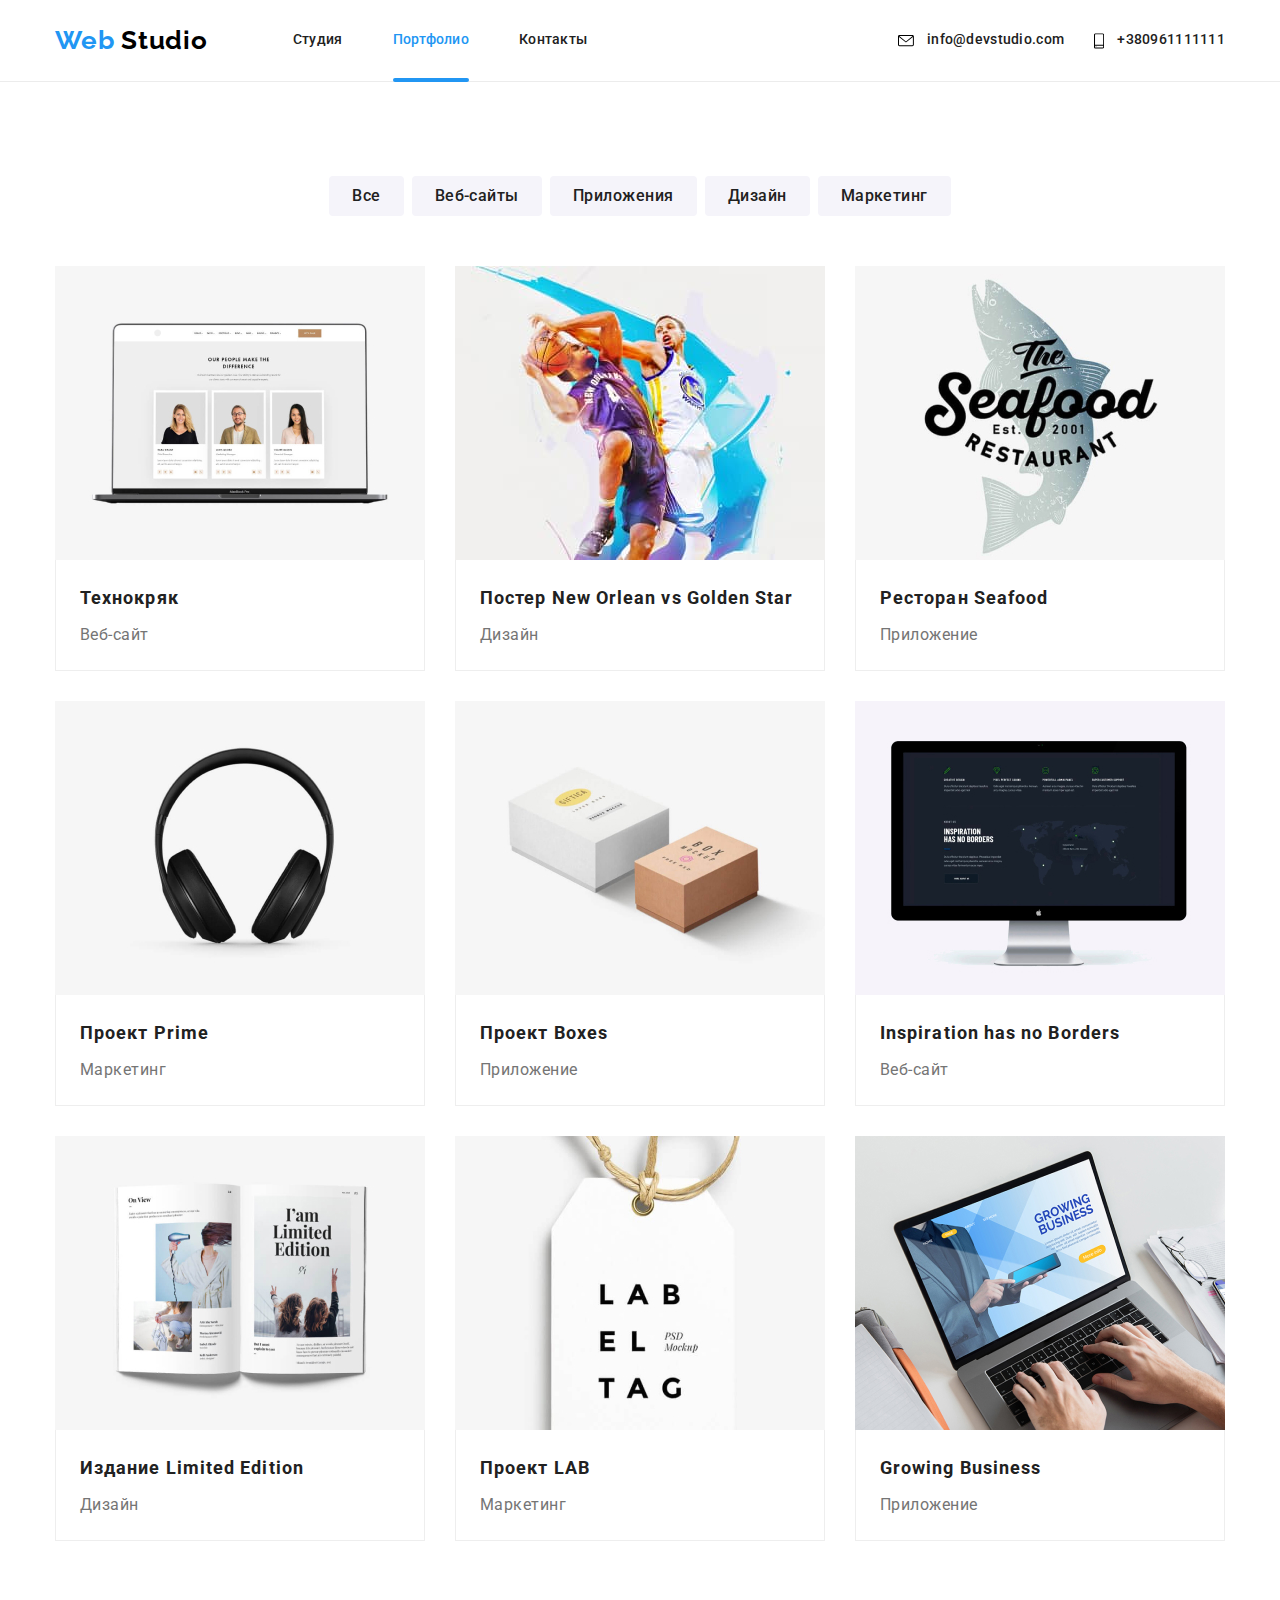
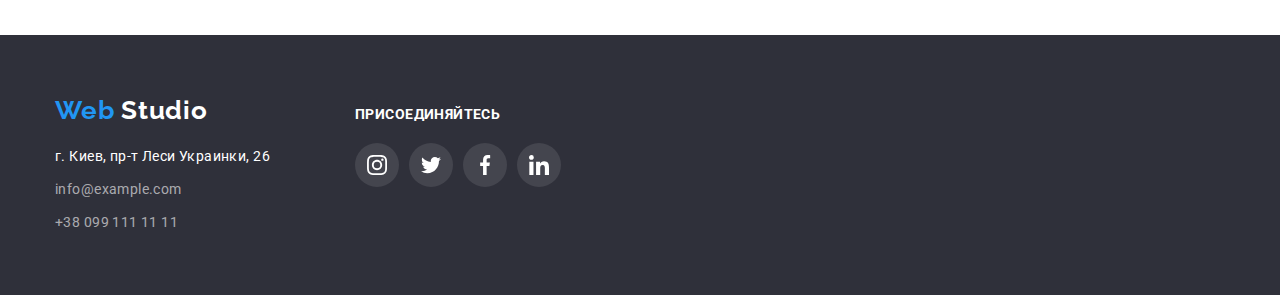
==== portfolio.html @ 74e52bcf "Add previous files" ====
<!DOCTYPE html>
<html lang="ru">
	<head>
		<meta charset="UTF-8" />
		<meta name="viewport" content="width=device-width, initial-scale=1.0" />
		<title>Portfolio</title>
		<link
			href="https://fonts.googleapis.com/css2?family=Raleway:wght@700&family=Roboto:wght@400;500;700;900&display=swap"
			rel="stylesheet"
		/>
		<link
			rel="stylesheet"
			href="https://cdnjs.cloudflare.com/ajax/libs/modern-normalize/0.7.0/modern-normalize.min.css"
		/>

		<link rel="stylesheet" href="./css/styles.css" />
	</head>

	<body>
		<!-- шапка сайта -->
		<header>
			<div class="container flexbox">
				<nav class="navigation">
					<a href="./index.html" class="logo" lang="en">
						<span class="logo-specific">Web</span>
						Studio
					</a>

					<ul class="site-nav flexbox">
						<li class="site-nav-item"><a href="./index.html" class="link">Студия</a></li>
						<li class="site-nav-item">
							<a href="./portfolio.html" class="link current" target="_blank" rel="noopener">Портфолио</a>
						</li>
						<li class="site-nav-item"><a href="" class="link" target="_blank" rel="noopener">Контакты</a></li>
					</ul>
				</nav>

				<ul class="contacts flexbox">
					<li class="contacts-item">
						<a href="mailto:info@devstudio.com" class="link mail">
							<svg class="contacts-item-icon" width="16" height="12">
								<use href="./sprite.svg#icon-envelope"></use>
							</svg>
							info@devstudio.com
						</a>
					</li>

					<li class="contacts-item">
						<a href="tel:+380961111111" class="link phone">
							<svg class="contacts-item-icon" width="10" height="16">
								<use href="./sprite.svg#icon-phone"></use>
							</svg>
							+380961111111
						</a>
					</li>
				</ul>
			</div>
		</header>

		<main>
			<section class="container">
				<h1 class="visually-hidden">Портфолио</h1>

				<ul class="button-list flexbox">
					<li class="button-item"><button type="button">Все</button></li>
					<li class="button-item"><button type="button">Веб-сайты</button></li>
					<li class="button-item"><button type="button">Приложения</button></li>
					<li class="button-item"><button type="button">Дизайн</button></li>
					<li class="button-item"><button type="button">Маркетинг</button></li>
				</ul>

				<ul class="projects-list flexbox">
					<li class="project-item">
						<a href="">
							<div class="project-thumb">
								<img src="./images/portfolio/technokryak.jpg" alt="Превью Технокряк" />

								<div class="project-overlay">
									<p class="description">
										Технокряк это современная площадка распространения коронавируса. Компании используют эту платформу для
										цифрового шпионажа и атак на защищённые сервера конкурентов.
									</p>
								</div>
							</div>

							<div class="project-card">
								<h3 class="title">Технокряк</h3>
								<p class="project-type">Веб-сайт</p>
							</div>
						</a>
					</li>

					<li class="project-item">
						<a href="">
							<div class="project-thumb">
								<img src="./images/portfolio/poster.jpg" alt="Превью New Orlean" />

								<div class="project-overlay">
									<p class="description">
										Технокряк это современная площадка распространения коронавируса. Компании используют эту платформу для
										цифрового шпионажа и атак на защищённые сервера конкурентов.
									</p>
								</div>
							</div>

							<div class="project-card">
								<h3 class="title">Постер New Orlean vs Golden Star</h3>
								<p class="project-type">Дизайн</p>
							</div>
						</a>
					</li>

					<li class="project-item">
						<a href="">
							<div class="project-thumb">
								<img src="./images/portfolio/seafood.jpg" alt="Превью Seafood" width="370" />

								<div class="project-overlay">
									<p class="description">
										Технокряк это современная площадка распространения коронавируса. Компании используют эту платформу для
										цифрового шпионажа и атак на защищённые сервера конкурентов.
									</p>
								</div>
							</div>

							<div class="project-card">
								<h3 class="title">Ресторан Seafood</h3>
								<p class="project-type">Приложение</p>
							</div>
						</a>
					</li>

					<li class="project-item">
						<a href="">
							<div class="project-thumb">
								<img src="./images/portfolio/prime.jpg" alt="Превью Prime" width="370" />

								<div class="project-overlay">
									<p class="description">
										Технокряк это современная площадка распространения коронавируса. Компании используют эту платформу для
										цифрового шпионажа и атак на защищённые сервера конкурентов.
									</p>
								</div>
							</div>

							<div class="project-card">
								<h3 class="title">Проект Prime</h3>
								<p class="project-type">Маркетинг</p>
							</div>
						</a>
					</li>

					<li class="project-item">
						<a href="">
							<div class="project-thumb">
								<img src="./images/portfolio/boxes.jpg" alt="Превью Boxes" width="370" />

								<div class="project-overlay">
									<p class="description">
										Технокряк это современная площадка распространения коронавируса. Компании используют эту платформу для
										цифрового шпионажа и атак на защищённые сервера конкурентов.
									</p>
								</div>
							</div>
							
							<div class="project-card">
								<h3 class="title">Проект Boxes</h3>
								<p class="project-type">Приложение</p>
							</div>
						</a>
					</li>

					<li class="project-item">
						<a href="">
							<div class="project-thumb">
								<img src="./images/portfolio/inspiration.jpg" alt="Превью Inspiration" width="370" />

								<div class="project-overlay">
									<p class="description">
										Технокряк это современная площадка распространения коронавируса. Компании используют эту платформу для
										цифрового шпионажа и атак на защищённые сервера конкурентов.
									</p>
								</div>
							</div>

							<div class="project-card">
								<h3 class="title">Inspiration has no Borders</h3>
								<p class="project-type">Веб-сайт</p>
							</div>
						</a>
					</li>

					<li class="project-item">
						<a href="">
							<div class="project-thumb">
								<img src="./images/portfolio/edition.jpg" alt="Превью Limited Edition" width="370" />

								<div class="project-overlay">
									<p class="description">
										Технокряк это современная площадка распространения коронавируса. Компании используют эту платформу для
										цифрового шпионажа и атак на защищённые сервера конкурентов.
									</p>
								</div>
							</div>

							<div class="project-card">
								<h3 class="title">Издание Limited Edition</h3>
								<p class="project-type">Дизайн</p>
							</div>
						</a>
					</li>

					<li class="project-item">
						<a href="">
							<div class="project-thumb">
								<img src="./images/portfolio/lab.jpg" alt="Превью LAB" width="370" />

								<div class="project-overlay">
									<p class="description">
										Технокряк это современная площадка распространения коронавируса. Компании используют эту платформу для
										цифрового шпионажа и атак на защищённые сервера конкурентов.
									</p>
								</div>
							</div>

							<div class="project-card">
								<h3 class="title">Проект LAB</h3>
								<p class="project-type">Маркетинг</p>
							</div>
						</a>
					</li>

					<li class="project-item">
						<a href="">
							<div class="project-thumb">
								<img src="./images/portfolio/business.jpg" alt="Превью Growing Business" width="370" />

								<div class="project-overlay">
									<p class="description">
										Технокряк это современная площадка распространения коронавируса. Компании используют эту платформу для
										цифрового шпионажа и атак на защищённые сервера конкурентов.
									</p>
								</div>
							</div>

							<div class="project-card">
								<h3 class="title">Growing Business</h3>
								<p class="project-type">Приложение</p>
							</div>
						</a>
					</li>
				</ul>
			</section>
		</main>

		<!-- футер -->
		<footer>
			<div class="container flexbox">
				<div class="footer-nav">
					<a href="" class="logo">
						<span class="logo-specific">Web</span>
						<span class="logo-specific white">Studio</span>
					</a>

					<address class="address">
						г. Киев, пр-т Леси Украинки, 26<br />
						<span>info@example.com</span> <br />
						<span>+38 099 111 11 11</span>
					</address>
				</div>

				<div class="social-networks">
					<b>Присоединяйтесь</b>

					<div class="networks">
						<ul class="social-networks flexbox">
							<li class="social-networks-item">
								<a href="" aria-label="Ссылка на Instagram" class="social-networks-link">
									<svg class="social-icon"  width="20" height="20">
										<use href="./sprite.svg#icon-instagram"></use>
									</svg>
								</a>
							</li>

							<li class="social-networks-item">
								<a href="" aria-label="Ссылка на Twitter" class="social-networks-link">
									<svg class="social-icon"  width="20" height="20">
										<use href="./sprite.svg#icon-twitter"></use>
									</svg>
								</a>
							</li>

							<li class="social-networks-item">
								<a href="" aria-label="Ссылка на Facebook" class="social-networks-link">
									<svg class="social-icon"  width="20" height="20">
										<use href="./sprite.svg#icon-facebook"></use>
									</svg>
								</a>
							</li>

							<li class="social-networks-item">
								<a href="" aria-label="Ссылка на LinkedIn" class="social-networks-link">
									<svg class="social-icon"  width="20" height="20">
										<use href="./sprite.svg#icon-linkedin"></use>
									</svg>
								</a>
							</li>
						</ul>
					</div>
				</div>

				<!-- <div class="mailing">
					<b>Подпишитесь на рассылку</b>

					<a href="" class="button">Подписаться</a>
				</div> -->
			</div>
		</footer>
	</body>
</html>
---- css/styles.css ----
:root {
	--primary-text-color: #757575;
	--secondary-text-color: #000000;
	--tretiary-text-color: #ffffff;
	--title-text-color: #212121;
	--accent-color: #2196f3;
	--primary-bg-color: #ffffff;
	--secondary-bg-color: #f5f4fa;
	--footer-bg-color: #2f303a;

	--portfolio-overlay: rgba(33, 150, 243, 0.9);
}

body {
	color: var(--primary-text-color);
	background-color: var(--primary-bg-color);
}

ul {
	margin: 0;
	padding: 0;
	list-style: none;
}

.container {
	width: 1200px;
	margin-right: auto;
	margin-left: auto;
	padding-right: 15px;
	padding-left: 15px;

	/* outline: 2px solid tomato; */
}

.flexbox {
	display: flex;
}

.visually-hidden {
	position: absolute !important;
	clip: rect(1px 1px 1px 1px);
	clip: rect(1px, 1px, 1px, 1px);
	padding: 0 !important;
	border: 0 !important;
	height: 1px !important;
	width: 1px !important;
	overflow: hidden;
}

img{
	display: block;
	max-width: 100%;
	height: auto;
}

/* General */

.logo-specific,
.site-nav .link:hover,
.site-nav .link:focus,
.site-nav .link.current,
.contacts .link:hover,
.contacts .link:focus,
.social-networks a:hover,
.social-networks a:focus,
.clients-list a:hover,
.clients-list a:focus {
	color: var(--accent-color);
}

.activities-list a,
.social-networks a,
.clients-list {
	text-decoration: none;
}


/* Navigation */
/* links in General */
/* logo-specific in General */

header{
	border-bottom: 1px solid #ECECEC;
}

.logo {
	color: #000000;

	font-family: Raleway, sans-serif;
	font-weight: 700;
	font-size: 26px;
	line-height: 1.19;
	letter-spacing: 0.03em;

	text-decoration: none;
}

.logo-specific.white{
	color: var(--tretiary-text-color);
}

.logo:hover,
.logo:focus{
	cursor: auto;
}

.site-nav,
.contacts {
	color: var(--title-text-color);

	font-family: Roboto, sans-serif;
	font-weight: 500;
	font-size: 14px;
	line-height: 1.14;
	letter-spacing: 0.02em;
}

.site-nav .link {
	transition: color 250ms cubic-bezier(0.4, 0, 0.2, 1);

	color: var(--title-text-color);

	text-decoration: none;
}

.contacts .link {
	transition: color 250ms cubic-bezier(0.4, 0, 0.2, 1);

	color: inherit;

	text-decoration: none;
}

.site-nav-item{
	position: relative;

	display: flex;
	justify-content: center;
	align-items: center;
	height: 100%;
}


.site-nav.flexbox{
	height: 100%;
}

.link.current::after {
	content: "";

	position: absolute;
	left: 0;
	bottom: 0;

	display: block;
	width: 100%;
	height: 4px;
	background-color: var(--accent-color);
	border-radius: 2px;

	transform: translate(0 , 25%);
}

.contacts-item-icon{
	vertical-align: middle;
	margin-right: 10px;
}

.contacts-item .link:hover .contacts-item-icon{
	fill: var(--accent-color);
}

/* Hero */

.hero {
	text-align: center;
}

.banner{
	background-color: var(--footer-bg-color);
	
	background-image: linear-gradient(rgba(47, 48, 58, 0.4), rgba(47, 48, 58, 0.4)) , url(../images/hero.jpg);

	background-repeat: no-repeat;
	max-width: 1600px;
	height: 600px;
	margin-left: auto;
	margin-right: auto;

	padding-top: 200px;
}

.hero-title {
	margin-top: 0;
	margin-bottom: 30px;

	/* temporary bg */
	/* background-color: #54b61b; */

	color: var(--tretiary-text-color);

	font-family: Roboto, sans-serif;
	font-weight: 900;
	font-size: 44px;
	line-height: 1.36;
	letter-spacing: 0.06em;
	text-transform: uppercase;
}

.button {
	display: inline-flex;
	padding: 10px 32px;
	min-width: 200px;
	border: 1px solid transparent;

	align-items: center;

	color: var(--tretiary-text-color);
	background-color: var(--accent-color);

	text-decoration: none;

	font-family: Roboto, sans-serif;
	font-weight: 700;
	font-size: 16px;
	line-height: 1.87;
	letter-spacing: 0.06em;
}

.button:hover,
.button:focus,
.button:active{
	outline: none;
}

/* Advantages */

.advantages-list .secondary-title {
	color: var(--title-text-color);

	font-family: Roboto, sans-serif;
	font-weight: 700;
	font-size: 14px;
	line-height: 1.14;
	letter-spacing: 0.03em;
	text-transform: uppercase;
}

.advantages-list p {
	font-family: Roboto, sans-serif;
	font-weight: 400;
	font-size: 14px;
	line-height: 1.71;
	letter-spacing: 0.03em;
}

/* Activities */
/* links in General */

.activities .main-title,
.team .main-title,
.clients .main-title {
	color: var(--title-text-color);

	font-family: Roboto, sans-serif;
	font-weight: 700;
	font-size: 36px;
	line-height: 1.17;
	letter-spacing: 0.03em;
}

.activities-overlay{
	position: absolute;

	padding-top: 27px;
	padding-bottom: 27px;

	left: 0;
	bottom: 0;

	width: 100%;
	height: 70px;

	background-color: rgba(47, 48, 58, 0.8);
}

.activities-list .secondary-title {
	margin: 0;
	
	color: var(--tretiary-text-color);

	font-family: Roboto, sans-serif;
	font-weight: 700;
	font-size: 14px;
	line-height: 1.14;
	letter-spacing: 0.03em;
	text-transform: uppercase;

	text-decoration: none;
}

/* Team */
/* main-title in Activities */
/* social-networks in Activities */
/* links in General */

.team-list .secondary-title {
	color: var(--title-text-color);

	font-family: Roboto, sans-serif;
	font-weight: 500;
	font-size: 16px;
	line-height: 1.19;
	letter-spacing: 0.03em;
}

.team-list p {
	font-family: Roboto, sans-serif;
	font-weight: 400;
	font-size: 16px;
	line-height: 1.19;
	letter-spacing: 0.03em;
}

section.team {
	background-color: var(--secondary-bg-color);
}

.team-list .team-member{
	border-radius: 0px 0px 4px 4px;
}

.team-list > .item{
	box-shadow: 0px 1px 3px rgba(0, 0, 0, 0.12), 0px 1px 1px rgba(0, 0, 0, 0.14), 0px 2px 1px rgba(0, 0, 0, 0.2);
}

.social-networks-link{
	transition: color 250ms cubic-bezier(0.4, 0, 0.2, 1);

	display: inline-flex;
	justify-content: center;
	align-items: center;

	width: 44px;
	height: 44px;
	border-radius: 50%;
}

.social-networks-link:hover,
.social-networks-link:focus{
	background-color: var(--accent-color);
}

.social-icon{
	fill: #AFB1B8;
}

.social-networks-link:hover .social-icon,
.social-networks-link:focus .social-icon{
	fill: var(--primary-bg-color);
}

/* Clients */
/* main-title in Activities */
/* links in General */
.clients-item > a {
	text-decoration: none;
}

/* Footer */
/* links in General */

.address {
	margin-top: 20px;

	/* temporary bg */
	/* background-color: #54b61b; */

	color: var(--tretiary-text-color);

	font-family: Roboto, sans-serif;
	font-style: normal;
	font-weight: 400;
	font-size: 14px;
	line-height: 1.71;
	letter-spacing: 0.03em;
}

.address span {
	display: inline-block;
	margin-top: 9px;
	color: rgba(255, 255, 255, 0.6);
}

.social-networks b,
.mailing b {
	/* temporary bg */
	/* background-color: #54b61b; */

	color: var(--tretiary-text-color);

	font-family: Roboto, sans-serif;
	font-weight: 700;
	font-size: 14px;
	line-height: 1.14;
	letter-spacing: 0.03em;
	text-transform: uppercase;
}

footer {
	background-color: var(--footer-bg-color);
}

footer > .container {
	padding-top: 60px;
	padding-bottom: 60px;
}

footer .social-networks-link{
	display: inline-flex;
	justify-content: center;
	align-items: center;

	width: 44px;
	height: 44px;
	border-radius: 50%;
	background-color: rgba(255, 255, 255, 0.1);
}

footer .social-networks-link:hover,
footer .social-networks-link:focus{
	background-color: var(--accent-color);
}

footer .social-icon{
	fill: var(--tretiary-text-color);
}


/* Portfolio */

.button-list button {
	transition: color 250ms cubic-bezier(0.4, 0, 0.2, 1);

	padding: 6px 22px;
	border: 1px solid transparent;
	border-radius: 4px;

	background-color: #f5f4fa;

	color: var(--title-text-color);

	font-family: Roboto, sans-serif;
	font-weight: 500;
	font-size: 16px;
	line-height: 1.62;
	letter-spacing: 0.03em;
}

.button-list button:hover,
.button-list button:focus,
.button-list button:active {
	background-color: var(--accent-color);

	color: var(--tretiary-text-color);

	cursor: pointer;
	outline: none;
}

.projects-list a {
	text-decoration: none;
}

.projects-list .title {
	color: var(--title-text-color);

	font-family: Roboto, sans-serif;
	font-weight: 700;
	font-size: 18px;
	line-height: 2;
	letter-spacing: 0.06em;
}

.project-type {
	color: var(--primary-text-color);

	font-family: Roboto, sans-serif;
	font-weight: 400;
	font-size: 16px;
	line-height: 1.87;
	letter-spacing: 0.03em;
}

.projects-list .description {
	margin: 0;

	color: var(--tretiary-text-color);

	font-family: Roboto, sans-serif;
	font-weight: 400;
	font-size: 18px;
	line-height: 1.56;
	letter-spacing: 0.03em;
}

/* MAin positioning */

.navigation {
	display: flex;
	align-items: center;
}

.logo {
	padding-top: 25px;
	padding-right: 85px;
	padding-bottom: 25px;
}

.site-nav-item:not(:last-child) {
	margin-right: 50px;
}

.contacts.flexbox {
	margin-left: auto;
	align-items: center;
}

.contacts-item:first-child {
	margin-right: 30px;
}

.main-title {
	margin-top: 0;
	margin-bottom: 0;
	text-align: center;
}

.secondary-title {
	margin-top: 30px;
	margin-bottom: 0;
}

.advantages > .container {
	padding-top: 94px;
}

.advantages-item {
	width: calc((100% - 30px * 3) / 4);
}

.advantages-item:not(:last-child) {
	margin-right: 30px;
}

.advantages-item::before{
	content: "";
	display: block;
	background-color: var(--secondary-bg-color);
	
	height: 120px;

	background-repeat: no-repeat;
	background-position: center;
}

.advantages-item.first::before{
	background-image: url(../images/advantages/antenna.svg);
}

.advantages-item.second::before{
	background-image: url(../images/advantages/vector.svg);
}

.advantages-item.third::before{
	background-image: url(../images/advantages/graphic.svg);
}

.advantages-item.fourth::before{
	background-image: url(../images/advantages/astronaut.svg);
}
	

.activities > .container,
.team > .container,
.clients > .container,
section.container {
	padding-top: 94px;
	padding-bottom: 94px;
}

.activities-list,
.team-list,
.clients-list {
	margin-top: 50px;
}

.activities-item {
	position: relative;

	width: calc((100% - 30px * 2) / 3);
	text-align: center;
}

.activities-item:not(:last-child) {
	margin-right: 30px;
}

.advantages-list p,
.team-list p,
.clients-list p {
	margin-top: 10px;
	margin-bottom: 0;
}

.team-list.flexbox {
	flex-wrap: wrap;
}

.team-list .item {
	width: calc((100% - 30px * 3) / 4);
}

.team-list .item:not(:nth-child(4n)) {
	margin-right: 30px;
}

.team-list .item:not(:nth-child(-n + 4)) {
	margin-top: 30px;
}

.team-member {
	padding-top: 30px;
	padding-right: 32px;
	padding-bottom: 24px;
	padding-left: 32px;
	background-color: var(--primary-bg-color);
}

.team .secondary-title {
	margin: 0;
}

.team-list h3,
.team-list p {
	text-align: center;
}

.team div.networks {
	margin-top: 16px;
}

.social-networks-item:not(:last-child) {
	margin-right: 10px;
}

.social-networks {
	flex-wrap: no-wrap;
}

.clients-item {
	width: calc((100% - 5 * 30px) / 6);
	text-align: center;
	height: 90px;
}

.clients-item:not(:last-child) {
	margin-right: 30px;
}

.client-item-link{
	transition: color 250ms cubic-bezier(0.4, 0, 0.2, 1);

	display: inline-flex;
	justify-content: center;
	align-items: center;

	width: 170px;
	height: 90px;

	border: 1px solid #AFB1B8;
	border-radius: 4px;
}

.client-logo{
	fill: #AFB1B8;
}

.client-item-link:hover,
.client-item-link:focus{
	border: 1px solid var(--accent-color);
}

.client-item-link:hover .client-logo,
.client-item-link:focus .client-logo{
	fill: var(--accent-color);
}

footer div.networks {
	margin-top: 20px;
}

.footer-nav,
footer .social-networks {
	width: calc((100% - 3 * 30px) / 4);
}

.footer-nav {
	margin-right: 30px;
}

.mailing {
	width: calc((100% - 30px) / 2);
	margin-left: auto;
}

.mailing .button::after{
	content: "";
	width: 24px;
	height: 24px;

	background-repeat: no-repeat;
	background-position: center;

	background-image: url(../images/telegram.svg);

	margin-left: 10px;
}

footer .container.flexbox {
	align-items: baseline;
}

/* Temporarily styles */
.social-networks-item {
	font-size: x-small;
}

/* Portfolio positioining */

.button-list {
	justify-content: center;
}

.button-item:not(:last-child) {
	margin-right: 8px;
}

.projects-list {
	flex-wrap: wrap;
	margin-top: 50px;
}

.project-item {
	width: calc((100% - 2 * 30px) / 3);
	/* border: 1px solid #EEEEEE; */
}

.project-item:hover,
.project-item:focus{
	box-shadow: 0px 1px 1px rgba(0, 0, 0, 0.12), 0px 4px 4px rgba(0, 0, 0, 0.06), 1px 4px 6px rgba(0, 0, 0, 0.16);

	cursor: pointer;
}

.projects-list .project-item:not(:nth-child(3n)) {
	margin-right: 30px;
}

.projects-list .project-item:not(:nth-child(-n + 3)) {
	margin-top: 30px;
}

.project-card {
	padding-top: 20px;
	padding-right: 24px;
	padding-bottom: 20px;
	padding-left: 24px;

	
	border: 1px solid #EEEEEE;
	border-top: none;
}

.project-card .title,
.project-card .project-type {
	margin: 0;
}

.project-card .project-type {
	margin-top: 4px;
}

.project-thumb{
	position: relative;
	overflow: hidden;
}

.project-overlay{
	position: absolute;

	top: 0;
	left: 0;

	width: 100%;
	height: 100%;

	padding-top: 63px;
	padding-right: 24px;
	padding-bottom: 63px;
	padding-left: 24px;

	background-color: var(--portfolio-overlay);

	transform: translateY(100%);
	transition: transform 250ms cubic-bezier(0.4, 0, 0.2, 1);
}

.project-item:hover .project-overlay,
.project-item:focus .project-overlay{

	transform: translateY(0);
}

.backdrop{
	position: fixed;
	top: 0;
	right: 0;
	width: 100%;
	height: 100%;

	background-color: rgba(0, 0, 0, 0.2);

	opacity: 1;
	transform: opacity 250ms cubic-bezier(0.4, 0, 0.2, 1);
}

.backdrop.is-hidden{
	opacity: 0;
	pointer-events: none;
}

.backdrop.is-hidden .modal{
	opacity: 0;
	transform: translate(-50%, -50%) scale(0.8);
}

.modal{
	position: absolute;
	top: 50%;
	left: 50%;
	transform: translate(-50%, -50%) scale(1);
	opacity: 1;

	transition: transform 250ms cubic-bezier(0.4, 0, 0.2, 1), opacity 250ms cubic-bezier(0.4, 0, 0.2, 1);

	width: 100%;
	max-width: 528px;
	height: 581px;

	background-color: var(--primary-bg-color);
	box-shadow: 0px 1px 3px rgba(0, 0, 0, 0.12), 0px 1px 1px rgba(0, 0, 0, 0.14), 0px 2px 1px rgba(0, 0, 0, 0.2);
	border-radius: 4px;
}

.modal-icon{
	position: absolute;
	top: 8px;
	right: 8px;

	width: 30px;
	height: 30px;
	border-radius: 50%;
	background-color: var(--primary-bg-color);
	border: 1px solid rgba(0, 0, 0, 0.1);
}

.modal-icon:hover,
.modal-icon:focus,
.modal-icon:active{
	cursor: pointer;
	outline: none;
}

.close-icon{
	position: absolute;
	top: 50%;
	right: 50%;
	transform: translate(50%, -50%);
	transition: fill 250ms cubic-bezier(0.4, 0, 0.2, 1);
}

.modal-icon:hover .close-icon,
.modal-icon:focus .close-icon{
	fill: var(--accent-color);
}
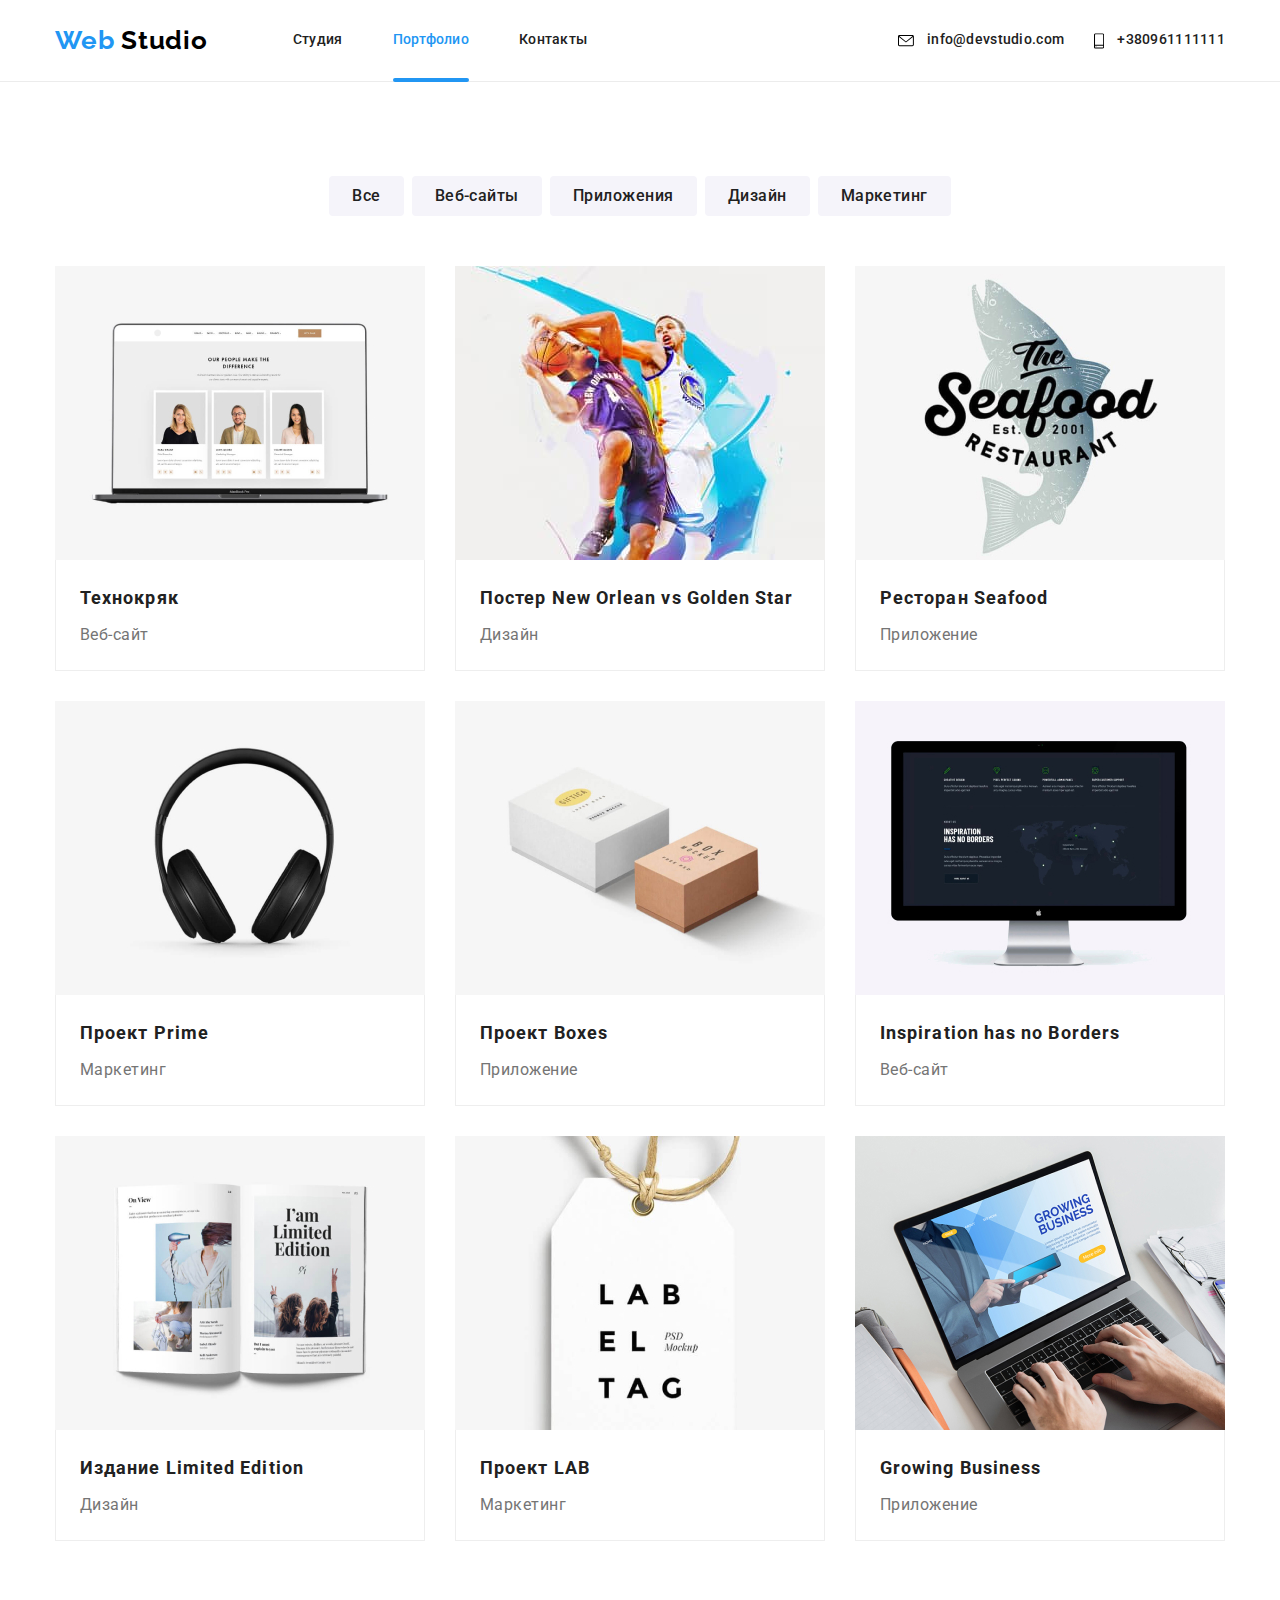
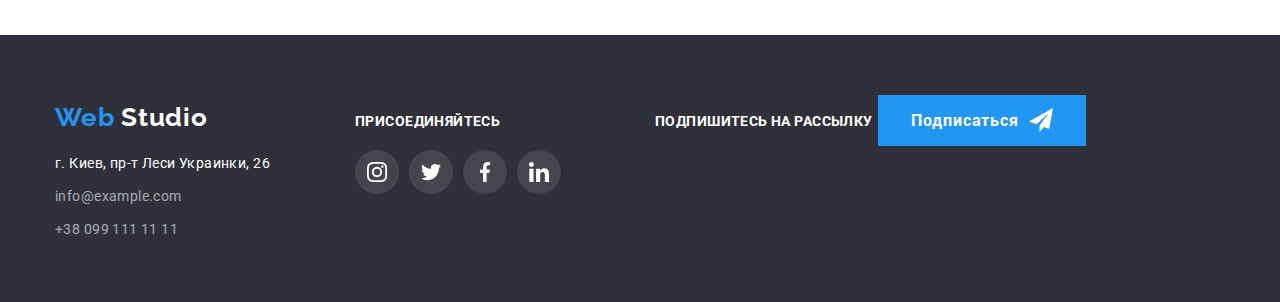
==== commit ef0fe6ce: "Add footer button" ====
--- a/portfolio.html
+++ b/portfolio.html
@@ -309,11 +309,11 @@
 					</div>
 				</div>
 
-				<!-- <div class="mailing">
+				<div class="mailing">
 					<b>Подпишитесь на рассылку</b>
 
-					<a href="" class="button">Подписаться</a>
-				</div> -->
+					<button href="" class="button">Подписаться</button>
+				</div>
 			</div>
 		</footer>
 	</body>
--- a/css/styles.css
+++ b/css/styles.css
@@ -9,7 +9,10 @@
 	--footer-bg-color: #2f303a;
 
 	--portfolio-overlay: rgba(33, 150, 243, 0.9);
-}
+
+	--transition-duration: 250ms;
+}
+
 
 body {
 	color: var(--primary-text-color);
@@ -52,6 +55,7 @@
 	max-width: 100%;
 	height: auto;
 }
+
 
 /* General */
 
@@ -74,16 +78,37 @@
 	text-decoration: none;
 }
 
+.main-title {
+	margin-top: 0;
+	margin-bottom: 0;
+	text-align: center;
+}
+
+.secondary-title {
+	margin-top: 30px;
+	margin-bottom: 0;
+}
+
+.activities > .container,
+.team > .container,
+.clients > .container,
+section.container {
+	padding-top: 94px;
+	padding-bottom: 94px;
+}
+
 
 /* Navigation */
-/* links in General */
-/* logo-specific in General */
 
 header{
 	border-bottom: 1px solid #ECECEC;
 }
 
 .logo {
+	padding-top: 25px;
+	padding-right: 85px;
+	padding-bottom: 25px;
+
 	color: #000000;
 
 	font-family: Raleway, sans-serif;
@@ -115,8 +140,17 @@
 	letter-spacing: 0.02em;
 }
 
+.contacts.flexbox {
+	margin-left: auto;
+	align-items: center;
+}
+
+.contacts-item:first-child {
+	margin-right: 30px;
+}
+
 .site-nav .link {
-	transition: color 250ms cubic-bezier(0.4, 0, 0.2, 1);
+	transition: color var(--transition-duration) cubic-bezier(0.4, 0, 0.2, 1);
 
 	color: var(--title-text-color);
 
@@ -124,7 +158,7 @@
 }
 
 .contacts .link {
-	transition: color 250ms cubic-bezier(0.4, 0, 0.2, 1);
+	transition: color var(--transition-duration) cubic-bezier(0.4, 0, 0.2, 1);
 
 	color: inherit;
 
@@ -138,6 +172,10 @@
 	justify-content: center;
 	align-items: center;
 	height: 100%;
+}
+
+.site-nav-item:not(:last-child) {
+	margin-right: 50px;
 }
 
 
@@ -170,6 +208,12 @@
 	fill: var(--accent-color);
 }
 
+.navigation {
+	display: flex;
+	align-items: center;
+}
+
+
 /* Hero */
 
 .hero {
@@ -194,9 +238,6 @@
 	margin-top: 0;
 	margin-bottom: 30px;
 
-	/* temporary bg */
-	/* background-color: #54b61b; */
-
 	color: var(--tretiary-text-color);
 
 	font-family: Roboto, sans-serif;
@@ -227,11 +268,6 @@
 	letter-spacing: 0.06em;
 }
 
-.button:hover,
-.button:focus,
-.button:active{
-	outline: none;
-}
 
 /* Advantages */
 
@@ -247,298 +283,14 @@
 }
 
 .advantages-list p {
+	margin-top: 10px;
+	margin-bottom: 0;
+
 	font-family: Roboto, sans-serif;
 	font-weight: 400;
 	font-size: 14px;
 	line-height: 1.71;
 	letter-spacing: 0.03em;
-}
-
-/* Activities */
-/* links in General */
-
-.activities .main-title,
-.team .main-title,
-.clients .main-title {
-	color: var(--title-text-color);
-
-	font-family: Roboto, sans-serif;
-	font-weight: 700;
-	font-size: 36px;
-	line-height: 1.17;
-	letter-spacing: 0.03em;
-}
-
-.activities-overlay{
-	position: absolute;
-
-	padding-top: 27px;
-	padding-bottom: 27px;
-
-	left: 0;
-	bottom: 0;
-
-	width: 100%;
-	height: 70px;
-
-	background-color: rgba(47, 48, 58, 0.8);
-}
-
-.activities-list .secondary-title {
-	margin: 0;
-	
-	color: var(--tretiary-text-color);
-
-	font-family: Roboto, sans-serif;
-	font-weight: 700;
-	font-size: 14px;
-	line-height: 1.14;
-	letter-spacing: 0.03em;
-	text-transform: uppercase;
-
-	text-decoration: none;
-}
-
-/* Team */
-/* main-title in Activities */
-/* social-networks in Activities */
-/* links in General */
-
-.team-list .secondary-title {
-	color: var(--title-text-color);
-
-	font-family: Roboto, sans-serif;
-	font-weight: 500;
-	font-size: 16px;
-	line-height: 1.19;
-	letter-spacing: 0.03em;
-}
-
-.team-list p {
-	font-family: Roboto, sans-serif;
-	font-weight: 400;
-	font-size: 16px;
-	line-height: 1.19;
-	letter-spacing: 0.03em;
-}
-
-section.team {
-	background-color: var(--secondary-bg-color);
-}
-
-.team-list .team-member{
-	border-radius: 0px 0px 4px 4px;
-}
-
-.team-list > .item{
-	box-shadow: 0px 1px 3px rgba(0, 0, 0, 0.12), 0px 1px 1px rgba(0, 0, 0, 0.14), 0px 2px 1px rgba(0, 0, 0, 0.2);
-}
-
-.social-networks-link{
-	transition: color 250ms cubic-bezier(0.4, 0, 0.2, 1);
-
-	display: inline-flex;
-	justify-content: center;
-	align-items: center;
-
-	width: 44px;
-	height: 44px;
-	border-radius: 50%;
-}
-
-.social-networks-link:hover,
-.social-networks-link:focus{
-	background-color: var(--accent-color);
-}
-
-.social-icon{
-	fill: #AFB1B8;
-}
-
-.social-networks-link:hover .social-icon,
-.social-networks-link:focus .social-icon{
-	fill: var(--primary-bg-color);
-}
-
-/* Clients */
-/* main-title in Activities */
-/* links in General */
-.clients-item > a {
-	text-decoration: none;
-}
-
-/* Footer */
-/* links in General */
-
-.address {
-	margin-top: 20px;
-
-	/* temporary bg */
-	/* background-color: #54b61b; */
-
-	color: var(--tretiary-text-color);
-
-	font-family: Roboto, sans-serif;
-	font-style: normal;
-	font-weight: 400;
-	font-size: 14px;
-	line-height: 1.71;
-	letter-spacing: 0.03em;
-}
-
-.address span {
-	display: inline-block;
-	margin-top: 9px;
-	color: rgba(255, 255, 255, 0.6);
-}
-
-.social-networks b,
-.mailing b {
-	/* temporary bg */
-	/* background-color: #54b61b; */
-
-	color: var(--tretiary-text-color);
-
-	font-family: Roboto, sans-serif;
-	font-weight: 700;
-	font-size: 14px;
-	line-height: 1.14;
-	letter-spacing: 0.03em;
-	text-transform: uppercase;
-}
-
-footer {
-	background-color: var(--footer-bg-color);
-}
-
-footer > .container {
-	padding-top: 60px;
-	padding-bottom: 60px;
-}
-
-footer .social-networks-link{
-	display: inline-flex;
-	justify-content: center;
-	align-items: center;
-
-	width: 44px;
-	height: 44px;
-	border-radius: 50%;
-	background-color: rgba(255, 255, 255, 0.1);
-}
-
-footer .social-networks-link:hover,
-footer .social-networks-link:focus{
-	background-color: var(--accent-color);
-}
-
-footer .social-icon{
-	fill: var(--tretiary-text-color);
-}
-
-
-/* Portfolio */
-
-.button-list button {
-	transition: color 250ms cubic-bezier(0.4, 0, 0.2, 1);
-
-	padding: 6px 22px;
-	border: 1px solid transparent;
-	border-radius: 4px;
-
-	background-color: #f5f4fa;
-
-	color: var(--title-text-color);
-
-	font-family: Roboto, sans-serif;
-	font-weight: 500;
-	font-size: 16px;
-	line-height: 1.62;
-	letter-spacing: 0.03em;
-}
-
-.button-list button:hover,
-.button-list button:focus,
-.button-list button:active {
-	background-color: var(--accent-color);
-
-	color: var(--tretiary-text-color);
-
-	cursor: pointer;
-	outline: none;
-}
-
-.projects-list a {
-	text-decoration: none;
-}
-
-.projects-list .title {
-	color: var(--title-text-color);
-
-	font-family: Roboto, sans-serif;
-	font-weight: 700;
-	font-size: 18px;
-	line-height: 2;
-	letter-spacing: 0.06em;
-}
-
-.project-type {
-	color: var(--primary-text-color);
-
-	font-family: Roboto, sans-serif;
-	font-weight: 400;
-	font-size: 16px;
-	line-height: 1.87;
-	letter-spacing: 0.03em;
-}
-
-.projects-list .description {
-	margin: 0;
-
-	color: var(--tretiary-text-color);
-
-	font-family: Roboto, sans-serif;
-	font-weight: 400;
-	font-size: 18px;
-	line-height: 1.56;
-	letter-spacing: 0.03em;
-}
-
-/* MAin positioning */
-
-.navigation {
-	display: flex;
-	align-items: center;
-}
-
-.logo {
-	padding-top: 25px;
-	padding-right: 85px;
-	padding-bottom: 25px;
-}
-
-.site-nav-item:not(:last-child) {
-	margin-right: 50px;
-}
-
-.contacts.flexbox {
-	margin-left: auto;
-	align-items: center;
-}
-
-.contacts-item:first-child {
-	margin-right: 30px;
-}
-
-.main-title {
-	margin-top: 0;
-	margin-bottom: 0;
-	text-align: center;
-}
-
-.secondary-title {
-	margin-top: 30px;
-	margin-bottom: 0;
 }
 
 .advantages > .container {
@@ -579,14 +331,20 @@
 .advantages-item.fourth::before{
 	background-image: url(../images/advantages/astronaut.svg);
 }
-	
-
-.activities > .container,
-.team > .container,
-.clients > .container,
-section.container {
-	padding-top: 94px;
-	padding-bottom: 94px;
+
+
+/* Activities */
+
+.activities .main-title,
+.team .main-title,
+.clients .main-title {
+	color: var(--title-text-color);
+
+	font-family: Roboto, sans-serif;
+	font-weight: 700;
+	font-size: 36px;
+	line-height: 1.17;
+	letter-spacing: 0.03em;
 }
 
 .activities-list,
@@ -606,11 +364,66 @@
 	margin-right: 30px;
 }
 
-.advantages-list p,
-.team-list p,
-.clients-list p {
+.activities-overlay{
+	position: absolute;
+
+	padding-top: 27px;
+	padding-bottom: 27px;
+
+	left: 0;
+	bottom: 0;
+
+	width: 100%;
+	height: 70px;
+
+	background-color: rgba(47, 48, 58, 0.8);
+}
+
+.activities-list .secondary-title {
+	margin: 0;
+	
+	color: var(--tretiary-text-color);
+
+	font-family: Roboto, sans-serif;
+	font-weight: 700;
+	font-size: 14px;
+	line-height: 1.14;
+	letter-spacing: 0.03em;
+	text-transform: uppercase;
+
+	text-decoration: none;
+}
+
+
+/* Team */
+
+section.team {
+	background-color: var(--secondary-bg-color);
+}
+
+.team div.networks {
+	margin-top: 16px;
+}
+
+.team-list .secondary-title {
+	color: var(--title-text-color);
+
+	font-family: Roboto, sans-serif;
+	font-weight: 500;
+	font-size: 16px;
+	line-height: 1.19;
+	letter-spacing: 0.03em;
+}
+
+.team-list p {
 	margin-top: 10px;
 	margin-bottom: 0;
+
+	font-family: Roboto, sans-serif;
+	font-weight: 400;
+	font-size: 16px;
+	line-height: 1.19;
+	letter-spacing: 0.03em;
 }
 
 .team-list.flexbox {
@@ -634,7 +447,9 @@
 	padding-right: 32px;
 	padding-bottom: 24px;
 	padding-left: 32px;
+
 	background-color: var(--primary-bg-color);
+	border-radius: 0px 0px 4px 4px;
 }
 
 .team .secondary-title {
@@ -646,8 +461,38 @@
 	text-align: center;
 }
 
-.team div.networks {
-	margin-top: 16px;
+.team-list > .item{
+	box-shadow: 0px 1px 3px rgba(0, 0, 0, 0.12), 0px 1px 1px rgba(0, 0, 0, 0.14), 0px 2px 1px rgba(0, 0, 0, 0.2);
+}
+
+.social-networks-link{
+	transition: background-color var(--transition-duration) cubic-bezier(0.4, 0, 0.2, 1);
+
+	display: inline-flex;
+	justify-content: center;
+	align-items: center;
+
+	width: 44px;
+	height: 44px;
+	border-radius: 50%;
+}
+
+.social-networks-link:hover,
+.social-networks-link:focus{
+	background-color: var(--accent-color);
+}
+
+.social-icon{
+	fill: #AFB1B8;
+}
+
+.social-networks-link:hover .social-icon,
+.social-networks-link:focus .social-icon{
+	fill: var(--primary-bg-color);
+}
+
+.social-networks-item {
+	font-size: x-small;
 }
 
 .social-networks-item:not(:last-child) {
@@ -656,6 +501,13 @@
 
 .social-networks {
 	flex-wrap: no-wrap;
+}
+
+
+/* Clients */
+
+.clients-item > a {
+	text-decoration: none;
 }
 
 .clients-item {
@@ -669,8 +521,6 @@
 }
 
 .client-item-link{
-	transition: color 250ms cubic-bezier(0.4, 0, 0.2, 1);
-
 	display: inline-flex;
 	justify-content: center;
 	align-items: center;
@@ -684,6 +534,8 @@
 
 .client-logo{
 	fill: #AFB1B8;
+
+	transition: border var(--transition-duration) cubic-bezier(0.4, 0, 0.2, 1), fill var(--transition-duration) cubic-bezier(0.4, 0, 0.2, 1);
 }
 
 .client-item-link:hover,
@@ -696,8 +548,24 @@
 	fill: var(--accent-color);
 }
 
+
+/* Footer */
+
+footer {
+	background-color: var(--footer-bg-color);
+}
+
+footer > .container {
+	padding-top: 60px;
+	padding-bottom: 60px;
+}
+
 footer div.networks {
 	margin-top: 20px;
+}
+
+footer .container.flexbox {
+	align-items: baseline;
 }
 
 .footer-nav,
@@ -707,6 +575,67 @@
 
 .footer-nav {
 	margin-right: 30px;
+}
+
+.address {
+	margin-top: 20px;
+
+	color: var(--tretiary-text-color);
+
+	font-family: Roboto, sans-serif;
+	font-style: normal;
+	font-weight: 400;
+	font-size: 14px;
+	line-height: 1.71;
+	letter-spacing: 0.03em;
+}
+
+.address span {
+	display: inline-block;
+	margin-top: 9px;
+	color: rgba(255, 255, 255, 0.6);
+}
+
+.social-networks b,
+.mailing b {
+	color: var(--tretiary-text-color);
+
+	font-family: Roboto, sans-serif;
+	font-weight: 700;
+	font-size: 14px;
+	line-height: 1.14;
+	letter-spacing: 0.03em;
+	text-transform: uppercase;
+}
+
+.mailing b{
+	display: inline-block;
+	margin-bottom: 20px;
+}
+
+footer .social-networks-link{
+	display: inline-flex;
+	justify-content: center;
+	align-items: center;
+
+	width: 44px;
+	height: 44px;
+	border-radius: 50%;
+	background-color: rgba(255, 255, 255, 0.1);
+}
+
+footer .social-networks-link:hover,
+footer .social-networks-link:focus{
+	background-color: var(--accent-color);
+}
+
+footer .social-icon{
+	fill: var(--tretiary-text-color);
+}
+
+.subscribe-form{
+	display: flex;
+	justify-content: space-between;
 }
 
 .mailing {
@@ -722,21 +651,81 @@
 	background-repeat: no-repeat;
 	background-position: center;
 
-	background-image: url(../images/telegram.svg);
+	background-image: url(../images/mail-icon.svg);
 
 	margin-left: 10px;
 }
 
-footer .container.flexbox {
-	align-items: baseline;
-}
-
-/* Temporarily styles */
-.social-networks-item {
-	font-size: x-small;
-}
-
-/* Portfolio positioining */
+
+
+
+
+
+/* Portfolio */
+
+.button-list button {
+	transition: color var(--transition-duration) cubic-bezier(0.4, 0, 0.2, 1);
+
+	padding: 6px 22px;
+	border: 1px solid transparent;
+	border-radius: 4px;
+
+	background-color: #f5f4fa;
+
+	color: var(--title-text-color);
+
+	font-family: Roboto, sans-serif;
+	font-weight: 500;
+	font-size: 16px;
+	line-height: 1.62;
+	letter-spacing: 0.03em;
+}
+
+.button-list button:hover,
+.button-list button:focus,
+.button-list button:active {
+	background-color: var(--accent-color);
+
+	color: var(--tretiary-text-color);
+
+	cursor: pointer;
+}
+
+.projects-list a {
+	text-decoration: none;
+}
+
+.projects-list .title {
+	color: var(--title-text-color);
+
+	font-family: Roboto, sans-serif;
+	font-weight: 700;
+	font-size: 18px;
+	line-height: 2;
+	letter-spacing: 0.06em;
+}
+
+.project-type {
+	color: var(--primary-text-color);
+
+	font-family: Roboto, sans-serif;
+	font-weight: 400;
+	font-size: 16px;
+	line-height: 1.87;
+	letter-spacing: 0.03em;
+}
+
+.projects-list .description {
+	margin: 0;
+
+	color: var(--tretiary-text-color);
+
+	font-family: Roboto, sans-serif;
+	font-weight: 400;
+	font-size: 18px;
+	line-height: 1.56;
+	letter-spacing: 0.03em;
+}
 
 .button-list {
 	justify-content: center;
@@ -753,7 +742,6 @@
 
 .project-item {
 	width: calc((100% - 2 * 30px) / 3);
-	/* border: 1px solid #EEEEEE; */
 }
 
 .project-item:hover,
@@ -813,7 +801,7 @@
 	background-color: var(--portfolio-overlay);
 
 	transform: translateY(100%);
-	transition: transform 250ms cubic-bezier(0.4, 0, 0.2, 1);
+	transition: transform var(--transition-duration) cubic-bezier(0.4, 0, 0.2, 1);
 }
 
 .project-item:hover .project-overlay,
@@ -821,6 +809,9 @@
 
 	transform: translateY(0);
 }
+
+
+/* Modal */
 
 .backdrop{
 	position: fixed;
@@ -832,7 +823,7 @@
 	background-color: rgba(0, 0, 0, 0.2);
 
 	opacity: 1;
-	transform: opacity 250ms cubic-bezier(0.4, 0, 0.2, 1);
+	transform: opacity var(--transition-duration) cubic-bezier(0.4, 0, 0.2, 1);
 }
 
 .backdrop.is-hidden{
@@ -852,7 +843,7 @@
 	transform: translate(-50%, -50%) scale(1);
 	opacity: 1;
 
-	transition: transform 250ms cubic-bezier(0.4, 0, 0.2, 1), opacity 250ms cubic-bezier(0.4, 0, 0.2, 1);
+	transition: transform var(--transition-duration) cubic-bezier(0.4, 0, 0.2, 1), opacity var(--transition-duration) cubic-bezier(0.4, 0, 0.2, 1);
 
 	width: 100%;
 	max-width: 528px;
@@ -879,7 +870,6 @@
 .modal-icon:focus,
 .modal-icon:active{
 	cursor: pointer;
-	outline: none;
 }
 
 .close-icon{
@@ -887,7 +877,7 @@
 	top: 50%;
 	right: 50%;
 	transform: translate(50%, -50%);
-	transition: fill 250ms cubic-bezier(0.4, 0, 0.2, 1);
+	transition: fill var(--transition-duration) cubic-bezier(0.4, 0, 0.2, 1);
 }
 
 .modal-icon:hover .close-icon,
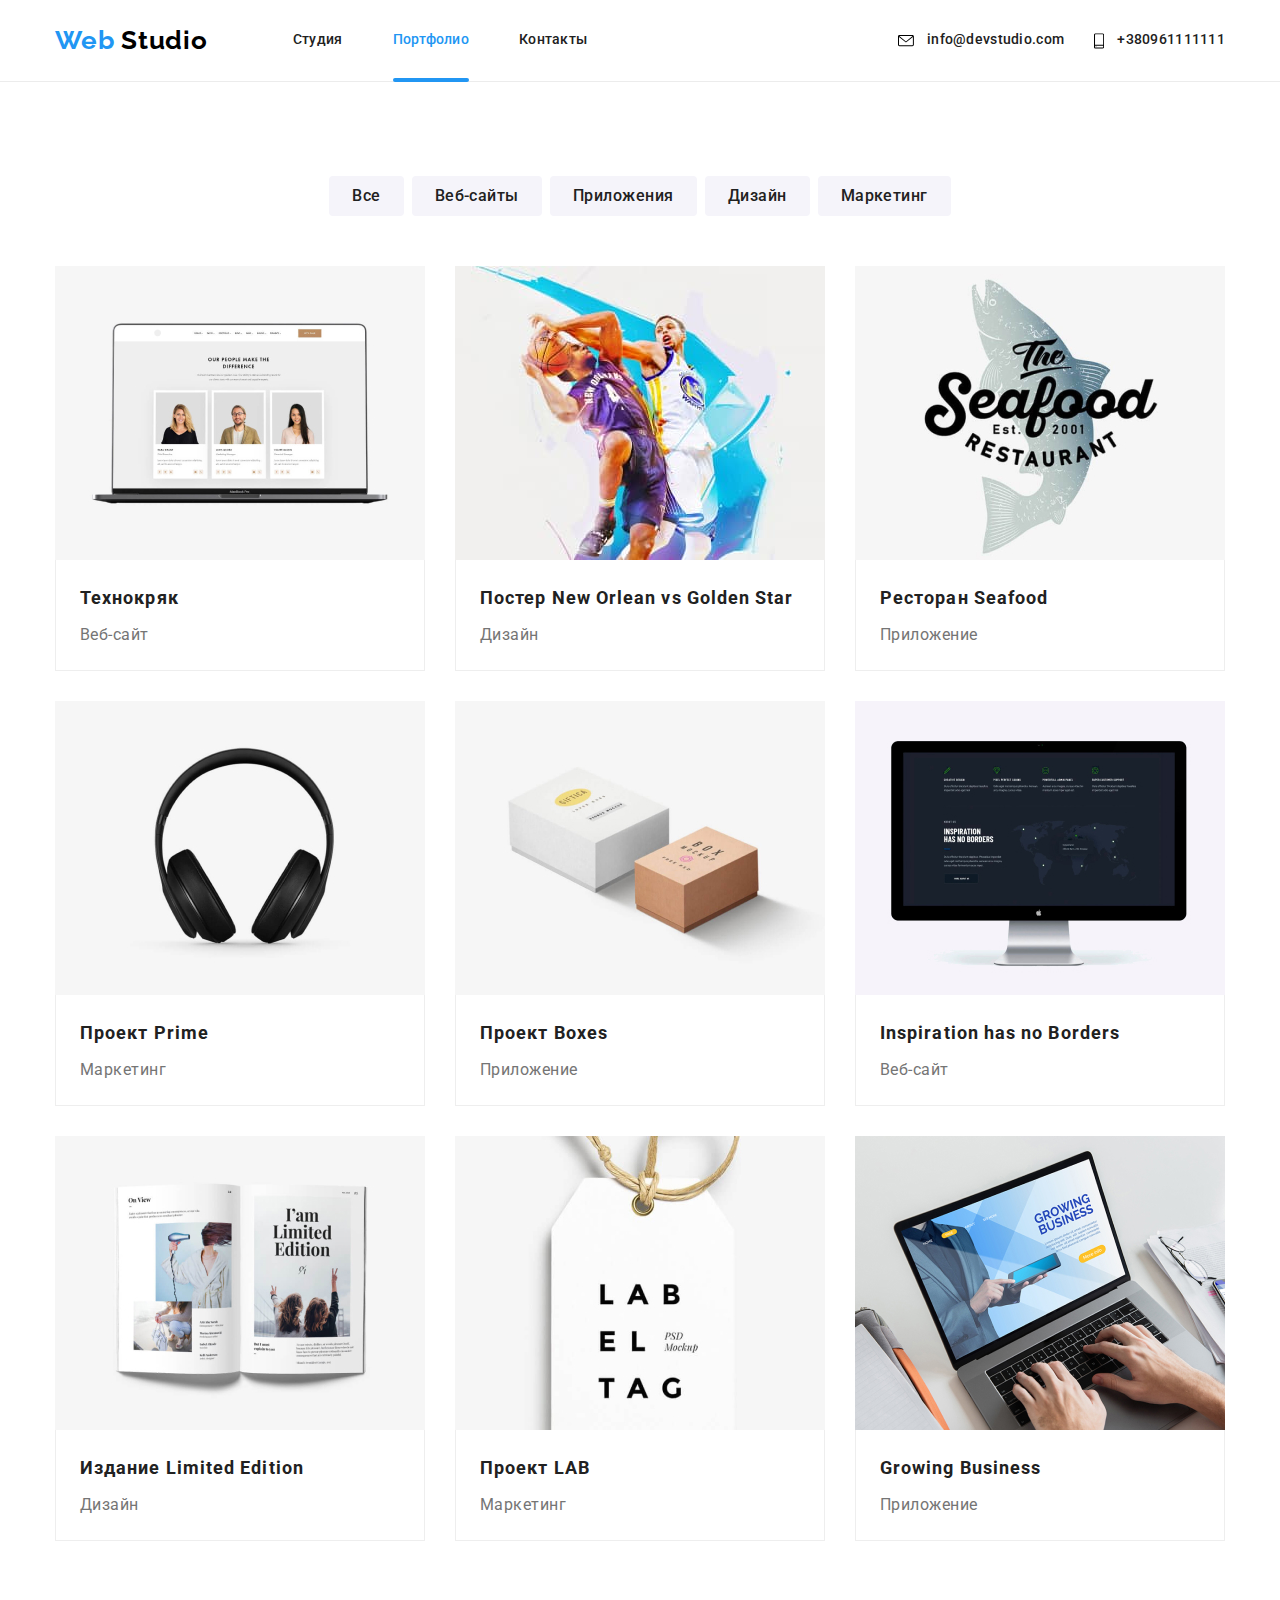
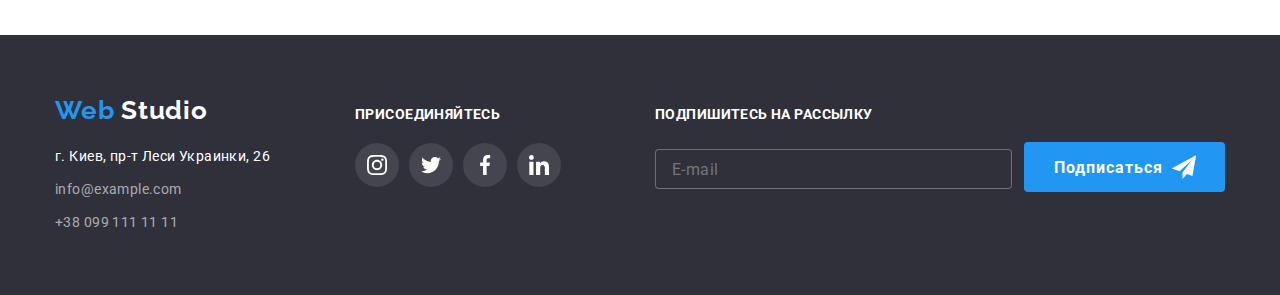
==== commit bc69ff96: "Add modal content" ====
--- a/portfolio.html
+++ b/portfolio.html
@@ -312,7 +312,11 @@
 				<div class="mailing">
 					<b>Подпишитесь на рассылку</b>
 
-					<button href="" class="button">Подписаться</button>
+					<form class="footer-form">
+						<input type="email" name="mail" id="" placeholder="E-mail" class="form-input">
+
+						<button type="submit" href="" class="button">Подписаться</button>
+					</form>
 				</div>
 			</div>
 		</footer>
--- a/css/styles.css
+++ b/css/styles.css
@@ -252,7 +252,9 @@
 	display: inline-flex;
 	padding: 10px 32px;
 	min-width: 200px;
+	max-height: 50px;
 	border: 1px solid transparent;
+	border-radius: 4px;
 
 	align-items: center;
 
@@ -633,20 +635,34 @@
 	fill: var(--tretiary-text-color);
 }
 
-.subscribe-form{
+.footer-form{
 	display: flex;
 	justify-content: space-between;
+	align-items: center;
 }
 
 .mailing {
 	width: calc((100% - 30px) / 2);
 	margin-left: auto;
 }
+
+.mailing .button {
+	/* padding: 10px 28px; */
+	padding-top: 10px;
+	padding-right: 28px;
+	padding-bottom: 10px;
+	padding-left: 29px;
+	/* min-width: 200px; */
+	align-items: center;
+	justify-content: start;
+}
+
 
 .mailing .button::after{
 	content: "";
 	width: 24px;
 	height: 24px;
+	background-size: contain;
 
 	background-repeat: no-repeat;
 	background-position: center;
@@ -656,7 +672,29 @@
 	margin-left: 10px;
 }
 
-
+.mailing .form-input{
+	width: 358px;
+	height: 50px;
+
+	margin-right: 12px;
+
+	padding-top: 15px;
+	padding-right: 16px;
+	padding-bottom: 15px;
+	padding-left: 16px;
+
+	background-color: var(--footer-bg-color);
+	border-radius: 4px;
+	border: 1px solid rgba(255, 255, 255, 0.3);
+
+	font-family: Roboto, sans-serif;
+	font-weight: 400;
+	font-size: 16px;
+	line-height: 1.25;
+	letter-spacing: 0.03em;
+
+	color: rgba(255, 255, 255, 0.6);
+}
 
 
 
@@ -845,6 +883,8 @@
 
 	transition: transform var(--transition-duration) cubic-bezier(0.4, 0, 0.2, 1), opacity var(--transition-duration) cubic-bezier(0.4, 0, 0.2, 1);
 
+	padding: 40px;
+
 	width: 100%;
 	max-width: 528px;
 	height: 581px;
@@ -884,3 +924,126 @@
 .modal-icon:focus .close-icon{
 	fill: var(--accent-color);
 }
+
+.modal-title{
+	margin: 0;
+	margin-bottom: 12px;
+
+	color: var(--title-text-color);
+	font-family: Roboto, sans-serif;
+	font-weight: 700;
+	font-size: 20px;
+	line-height: 1.15;
+	text-align: center;
+	letter-spacing: 0.03em;
+}
+
+.form-field{
+	position: relative;
+	display: block;
+}
+
+.form-field:not(:last-child){
+	margin-bottom: 10px;
+}
+
+.form-label{
+	display: block;
+	justify-content: center;
+
+	color: var(--primary-text-color);
+
+	font-family: Roboto;
+	font-weight: 400;
+	font-size: 12px;
+	line-height: 1.17;
+
+	letter-spacing: 0.01em;
+}
+
+.form-input{
+	width: 100%;
+
+	max-height: 40px;
+	margin: 0;
+	margin-top: 4px;
+	padding: 12px;
+	padding-left: 42px;
+
+	border-radius: 4px;
+	border: 1px solid rgba(33, 33, 33, 0.2);
+}
+
+.form-icon{
+	position: absolute;
+	display: inline-block;
+	
+	bottom: 50%;
+	left: 12px;
+
+	transform: translateY(50%);
+}
+
+.form-comment{
+	resize: none;
+
+	margin-top: 4px;
+	margin-bottom: 20px;
+
+	padding-top: 12px;
+	padding-right: 16px;
+	padding-bottom: 12px;
+	padding-left: 16px;
+
+	width: 100%;
+	min-height: 120px;
+
+	border-radius: 4px;
+	border: 1px solid rgba(33, 33, 33, 0.2);
+}
+
+.form-comment::placeholder{
+	color: rgba(117, 117, 117, 0.5);
+
+	font-family: Roboto, sans-serif;
+	font-weight: 400;
+	font-size: 12px;
+	line-height: 1.17;
+	letter-spacing: 0.01em;
+}
+
+.form-checkbox{
+	display: flex;
+	justify-content: center;
+	align-items: center;
+}
+
+.agreement{
+	margin: 0;
+	margin-left: 9px;
+
+	color: var(--primary-text-color);
+
+	font-family: Roboto, sans-serif;
+	font-weight: 400;
+	font-size: 14px;
+	line-height: 1.71;
+	letter-spacing: 0.03em;
+	text-align: center;
+}
+
+.conditionals{
+	color: var(--accent-color);
+}
+
+.button.form-button{
+	display: block;
+
+	margin-right: auto;
+	margin-left: auto;
+	margin-top: 30px;
+	margin-bottom: 0;
+
+	padding-right: 55px;
+	padding-left: 55px;
+}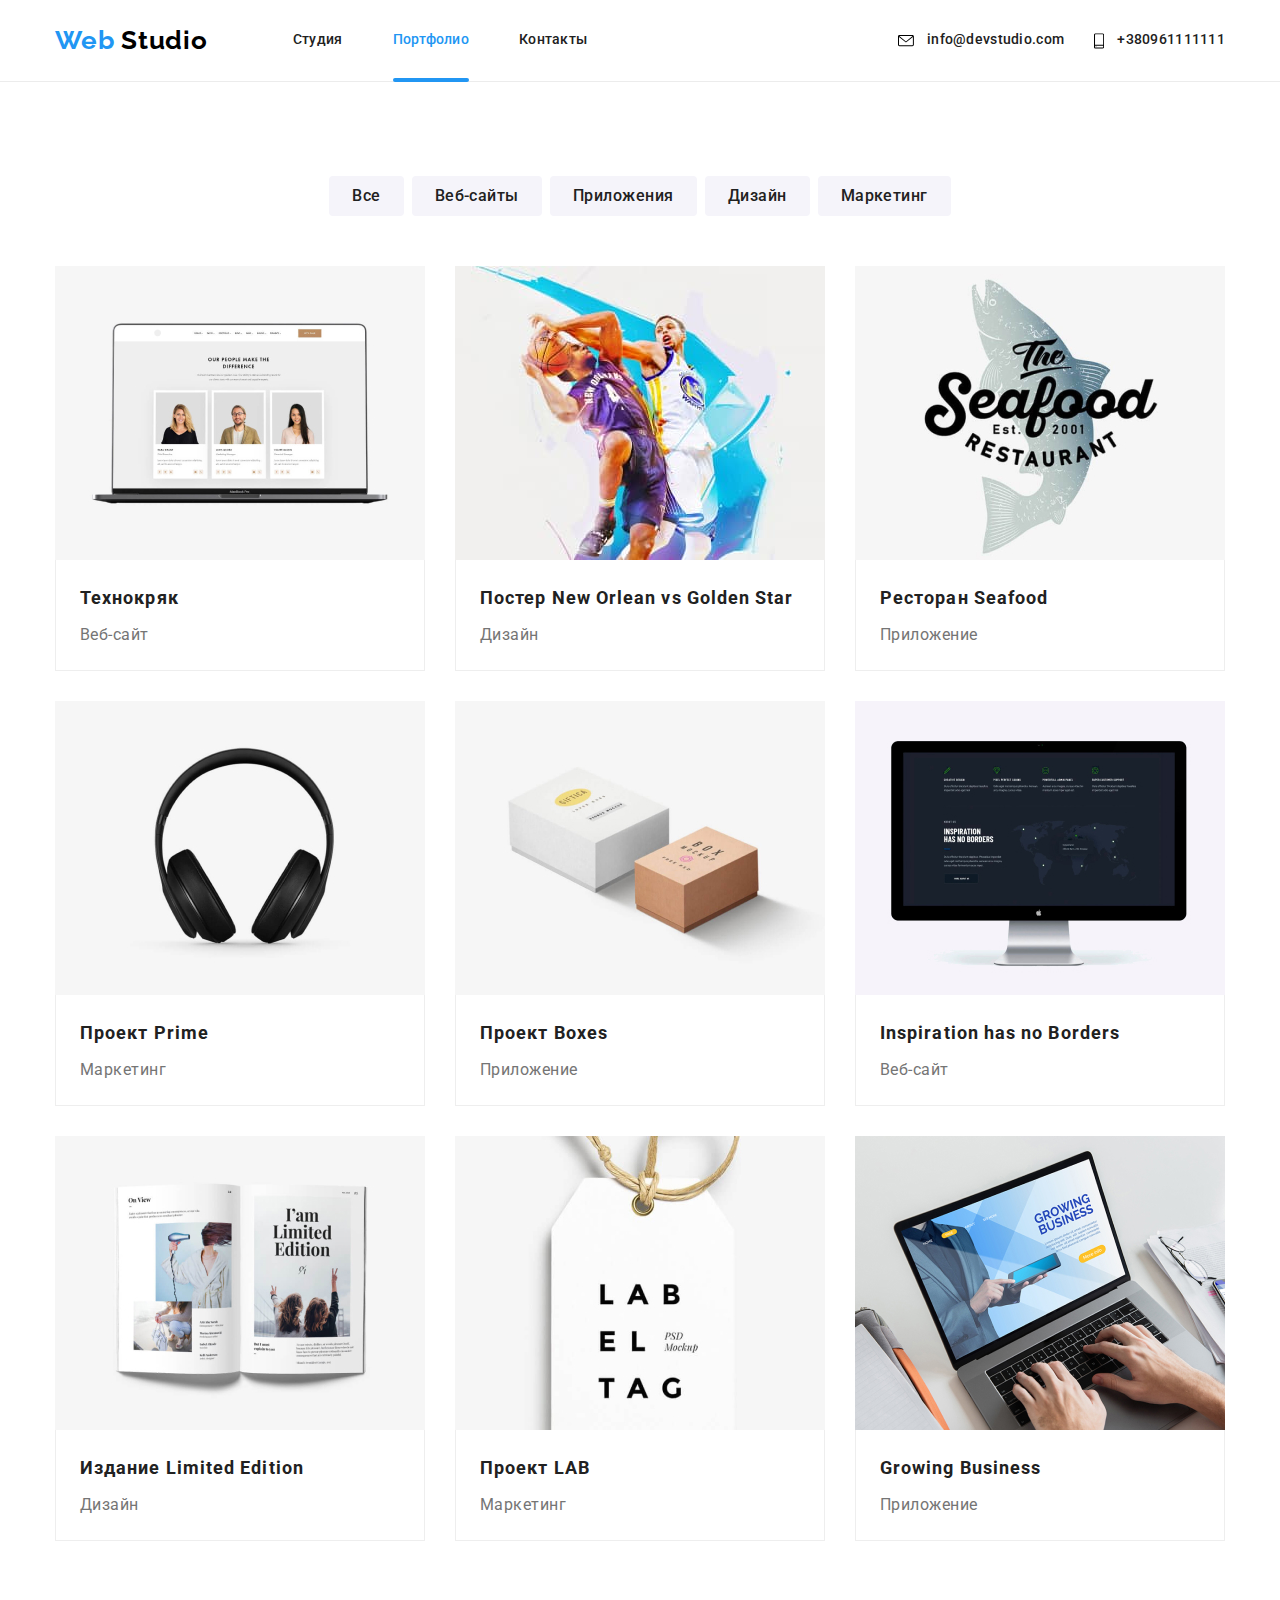
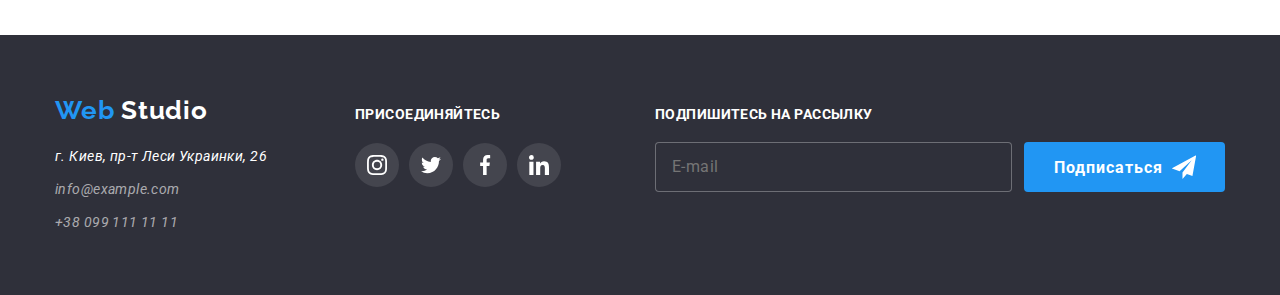
==== commit e59cb2e8: "Finish modal" ====
--- a/portfolio.html
+++ b/portfolio.html
@@ -27,11 +27,15 @@
 					</a>
 
 					<ul class="site-nav flexbox">
-						<li class="site-nav-item"><a href="./index.html" class="link">Студия</a></li>
+						<li class="site-nav-item">
+							<a href="./index.html" class="link" target="_blank" rel="noopener">Студия</a>
+						</li>
 						<li class="site-nav-item">
 							<a href="./portfolio.html" class="link current" target="_blank" rel="noopener">Портфолио</a>
 						</li>
-						<li class="site-nav-item"><a href="" class="link" target="_blank" rel="noopener">Контакты</a></li>
+						<li class="site-nav-item">
+							<a href="" class="link" target="_blank" rel="noopener">Контакты</a>
+						</li>
 					</ul>
 				</nav>
 
@@ -313,7 +317,7 @@
 					<b>Подпишитесь на рассылку</b>
 
 					<form class="footer-form">
-						<input type="email" name="mail" id="" placeholder="E-mail" class="form-input">
+						<input type="email" name="mail" id="" placeholder="E-mail" class="footer-form-input">
 
 						<button type="submit" href="" class="button">Подписаться</button>
 					</form>
--- a/css/styles.css
+++ b/css/styles.css
@@ -585,7 +585,6 @@
 	color: var(--tretiary-text-color);
 
 	font-family: Roboto, sans-serif;
-	font-style: normal;
 	font-weight: 400;
 	font-size: 14px;
 	line-height: 1.71;
@@ -672,9 +671,9 @@
 	margin-left: 10px;
 }
 
-.mailing .form-input{
+.footer-form-input{
 	width: 358px;
-	height: 50px;
+	max-height: 50px;
 
 	margin-right: 12px;
 
@@ -943,13 +942,11 @@
 	display: block;
 }
 
-.form-field:not(:last-child){
-	margin-bottom: 10px;
-}
-
 .form-label{
 	display: block;
 	justify-content: center;
+
+	margin-bottom: 4px;
 
 	color: var(--primary-text-color);
 
@@ -961,17 +958,29 @@
 	letter-spacing: 0.01em;
 }
 
+.form-label:not(:first-child){
+	margin-top: 10px;
+}
+
 .form-input{
 	width: 100%;
 
 	max-height: 40px;
 	margin: 0;
-	margin-top: 4px;
 	padding: 12px;
 	padding-left: 42px;
 
+	outline: transparent;
+
 	border-radius: 4px;
 	border: 1px solid rgba(33, 33, 33, 0.2);
+
+	transition: border-color var(--transition-duration) cubic-bezier(0.4, 0, 0.2, 1);
+}
+
+.form-field:focus-within .form-input,
+.form-input:not(:placeholder-shown) .form-input{
+	border-color: var(--accent-color);
 }
 
 .form-icon{
@@ -981,7 +990,20 @@
 	bottom: 50%;
 	left: 12px;
 
+	fill: #000000;
+
 	transform: translateY(50%);
+	
+	transition: fill var(--transition-duration) cubic-bezier(0.4, 0, 0.2, 1);
+}
+
+.form-field:focus-within .form-icon,
+.form-input:not(:placeholder-shown) .form-icon{
+	fill: var(--accent-color);
+}
+
+.form-label.comment{
+	margin-bottom: 0;
 }
 
 .form-comment{
@@ -998,8 +1020,17 @@
 	width: 100%;
 	min-height: 120px;
 
+	outline: transparent;
+
 	border-radius: 4px;
 	border: 1px solid rgba(33, 33, 33, 0.2);
+
+	transition: border-color var(--transition-duration) cubic-bezier(0.4, 0, 0.2, 1);
+}
+
+.form-label.comment:focus-within .form-comment,
+.form-comment:not(:placeholder-shown) .form-comment{
+	border-color: var(--accent-color);
 }
 
 .form-comment::placeholder{
@@ -1018,9 +1049,36 @@
 	align-items: center;
 }
 
+.checkbox{
+	position: absolute !important;
+	clip: rect(1px 1px 1px 1px);
+	clip: rect(1px, 1px, 1px, 1px);
+	padding: 0 !important;
+	border: 0 !important;
+	height: 1px !important;
+	width: 1px !important;
+	overflow: hidden;
+}
+
+.icon-checkbox{
+	display: inline-block;
+
+	margin-right: 9px;
+
+	width: 16px;
+	height: 15px;
+
+	background-image: url(/images/check-off.svg);
+
+	transition: background-image var(--transition-duration) cubic-bezier(0.4, 0, 0.2, 1);
+}
+
+.checkbox:checked + .icon-checkbox{
+	background-image: url(/images/check-on.svg);
+}
+
 .agreement{
 	margin: 0;
-	margin-left: 9px;
 
 	color: var(--primary-text-color);
 
